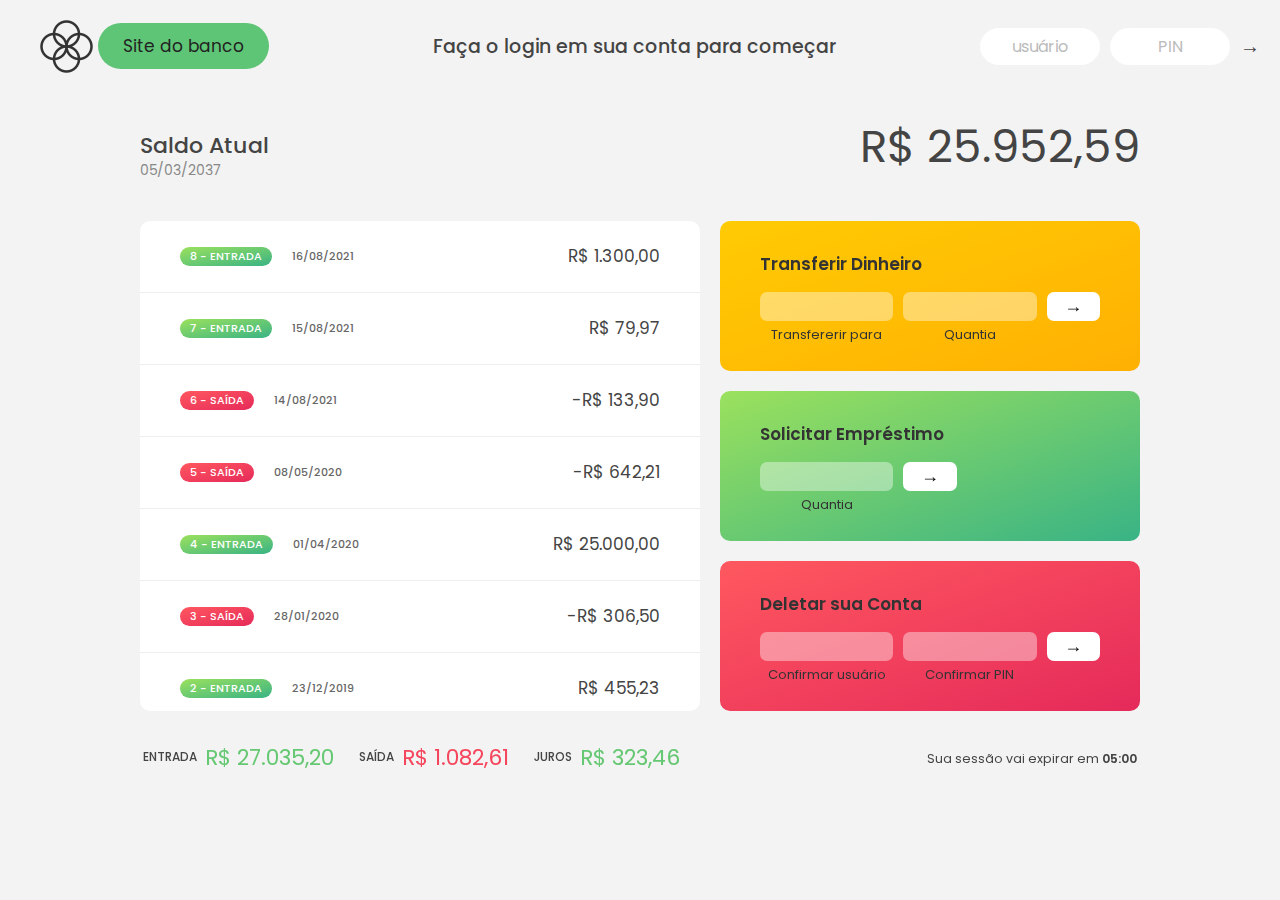
==== app/index.html @ 2949ae09 "responsivo mobile" ====
<!DOCTYPE html>
<html lang="en">
  <head>
    <meta charset="UTF-8" />
    <meta name="viewport" content="width=device-width, initial-scale=1.0" />
    <link rel="shortcut icon" type="image/png" href="./images/icon.png" />

    <link
      href="https://fonts.googleapis.com/css?family=Poppins:400,500,600&display=swap"
      rel="stylesheet"
    />

    <link rel="stylesheet" href="./css/style.css" />
    <script defer src="./script.js"></script>
    <title>RAFABANK App</title>
  </head>
  <body>
    <!-- TOP NAVIGATION -->
    <nav>
      <div class="nav__start">
        <img src="./images/logo.png" alt="Logo" class="logo" />
        <a class="btn nav__link nav__link--btn" href="../"> Site do banco </a>
      </div>

      <p class="welcome">Faça o login em sua conta para começar</p>
      <form class="login">
        <input
          type="text"
          placeholder="usuário"
          class="login__input login__input--user"
        />

        <input
          type="text"
          placeholder="PIN"
          maxlength="4"
          class="login__input login__input--pin"
        />
        <button class="login__btn">&rarr;</button>
      </form>
    </nav>

    <main class="app">
      <!-- BALANCE -->
      <div class="balance">
        <div>
          <p class="balance__label">Saldo Atual</p>
          <p class="balance__date">
            <span class="date">05/03/2037</span>
          </p>
        </div>
        <p class="balance__value">0000€</p>
      </div>

      <!-- MOVEMENTS -->
      <div class="movements movements__body">
        <div class="movements__row">
          <div class="movements__type movements__type--entrada">2 deposit</div>
          <div class="movements__date">3 days ago</div>
          <div class="movements__value"></div>
        </div>
        <div class="movements__row">
          <div class="movements__type movements__type--saída">1 withdrawal</div>
          <div class="movements__date">24/01/2037</div>
          <div class="movements__value">-378€</div>
        </div>
      </div>

      <!-- SUMMARY -->
      <div class="summary">
        <div class="summary__div">
          <p class="summary__label">Entrada</p>
          <p class="summary__value summary__value--in">0000€</p>
        </div>
        <div class="summary__div">
          <p class="summary__label">Saída</p>
          <p class="summary__value summary__value--out">0000€</p>
        </div>
        <div class="summary__div">
          <p class="summary__label label__juros">Juros</p>
          <p class="summary__value summary__value--interest">0000€</p>
        </div>
        <button class="btn--sort">&downarrow; ORDENAR</button>
      </div>

      <!-- OPERATION: TRANSFERS -->
      <div class="operation operation--transfer">
        <h2>Transferir Dinheiro</h2>
        <form class="form form--transfer">
          <input type="text" class="form__input form__input--to" />
          <input
            type="number"
            class="form__input form__input--amount"
            min="0"
          />
          <button class="form__btn form__btn--transfer">&rarr;</button>
          <label class="form__label">Transfererir para</label>
          <label class="form__label">Quantia</label>
        </form>
      </div>

      <!-- OPERATION: LOAN -->
      <div class="operation operation--loan">
        <h2>Solicitar Empréstimo</h2>
        <form class="form form--loan">
          <input
            type="number"
            class="form__input form__input--loan-amount"
            min="0"
          />
          <button class="form__btn form__btn--loan">&rarr;</button>
          <label class="form__label form__label--loan">Quantia</label>
        </form>
      </div>

      <!-- OPERATION: CLOSE -->
      <div class="operation operation--close">
        <h2>Deletar sua Conta</h2>
        <form class="form form--close">
          <input type="text" class="form__input form__input--user" />
          <input
            type="text"
            maxlength="4"
            class="form__input form__input--pin"
          />
          <button class="form__btn form__btn--close">&rarr;</button>
          <label class="form__label">Confirmar usuário</label>
          <label class="form__label">Confirmar PIN</label>
        </form>
      </div>

      <!-- LOGOUT TIMER -->
      <p class="logout-timer">
        Sua sessão vai expirar em <span class="timer">05:00</span>
      </p>
    </main>
  </body>
</html>
---- app/css/style.css ----
:root {
  --color-primary: #5ec576;
  --color-primary-darker: #4bbb7d;
}

* {
  margin: 0;
  padding: 0;
  box-sizing: inherit;
}

html {
  font-size: 62.5%;
  box-sizing: border-box;
}

body {
  font-family: "Poppins", sans-serif;
  color: #444;
  background-color: #f3f3f3;
  height: 100vh;
  padding: 2rem;
}

nav {
  display: flex;
  justify-content: space-between;
  align-items: center;
  /* padding: 0 2rem; */
}

.nav__start {
  display: flex;
  justify-content: flex-start;
  align-items: center;
  padding: 0 2rem;
}

.welcome {
  font-size: 1.9rem;
  font-weight: 500;
}

.logo {
  height: 5.25rem;
}

.login {
  display: flex;
}

.login__input {
  border: none;
  padding: 0.5rem 2rem;
  font-size: 1.6rem;
  font-family: inherit;
  text-align: center;
  width: 12rem;
  border-radius: 10rem;
  margin-right: 1rem;
  color: inherit;
  border: 1px solid #fff;
  transition: all 0.3s;
}

.login__input:focus {
  outline: none;
  border: 1px solid #ccc;
}

.login__input::placeholder {
  color: #bbb;
}

.login__btn {
  border: none;
  background: none;
  font-size: 2rem;
  color: inherit;
  cursor: pointer;
  transition: all 0.3s;
}

.login__btn:hover,
.login__btn:focus,
.btn--sort:hover,
.btn--sort:focus {
  outline: none;
  color: #777;
}

/* MAIN */
.app {
  position: relative;
  max-width: 100rem;
  margin: 4rem auto;
  display: grid;
  grid-template-columns: 4fr 3fr;
  grid-template-rows: auto repeat(3, 15rem) auto;
  gap: 2rem;

  /* NOTE This creates the fade in/out anumation */
  opacity: 0;
  transition: all 1s;
}

.balance {
  grid-column: 1 / span 2;
  display: flex;
  align-items: flex-end;
  justify-content: space-between;
  margin-bottom: 2rem;
}

.balance__label {
  font-size: 2.2rem;
  font-weight: 500;
  margin-bottom: -0.2rem;
}

.balance__date {
  font-size: 1.4rem;
  color: #888;
}

.balance__value {
  font-size: 4.5rem;
  font-weight: 400;
}

/* MOVEMENTS */
.movements {
  grid-row: 2 / span 3;
  background-color: #fff;
  border-radius: 1rem;
  overflow-y: scroll;
}

.movements__row {
  padding: 2.25rem 4rem;
  display: flex;
  align-items: center;
  border-bottom: 1px solid #eee;
}

.movements__type {
  font-size: 1.1rem;
  text-transform: uppercase;
  font-weight: 500;
  color: #fff;
  padding: 0.1rem 1rem;
  border-radius: 10rem;
  margin-right: 2rem;
}

.movements__date {
  font-size: 1.1rem;
  text-transform: uppercase;
  font-weight: 500;
  color: #666;
}

.movements__type--entrada {
  background-image: linear-gradient(to top left, #39b385, #9be15d);
}

.movements__type--saída {
  background-image: linear-gradient(to top left, #e52a5a, #ff585f);
}

.movements__value {
  font-size: 1.7rem;
  margin-left: auto;
}

/* SUMMARY */
.summary {
  grid-row: 5 / 6;
  display: flex;
  align-items: baseline;
  padding: 0 0.3rem;
  margin-top: 1rem;
  gap: 2.5rem;
}

.summary__label {
  font-size: 1.2rem;
  font-weight: 500;
  text-transform: uppercase;
  margin-right: 0.8rem;
  align-self: center;
}

.summary__div {
  display: flex;
}

.summary__value {
  font-size: 2.2rem;
}

.summary__value--in,
.summary__value--interest {
  color: #66c873;
}

.summary__value--out {
  color: #f5465d;
}

.btn--sort {
  display: none;
  margin-left: auto;
  border: none;
  background: none;
  font-size: 1.3rem;
  font-weight: 500;
  cursor: pointer;
}

/* OPERATIONS */
.operation {
  border-radius: 1rem;
  padding: 3rem 4rem;
  color: #333;
}

.operation--transfer {
  background-image: linear-gradient(to top left, #ffb003, #ffcb03);
}

.operation--loan {
  background-image: linear-gradient(to top left, #39b385, #9be15d);
}

.operation--close {
  background-image: linear-gradient(to top left, #e52a5a, #ff585f);
}

h2 {
  margin-bottom: 1.5rem;
  font-size: 1.7rem;
  font-weight: 600;
  color: #333;
}

.form {
  display: grid;
  grid-template-columns: 2.5fr 2.5fr 1fr;
  grid-template-rows: auto auto;
  gap: 0.4rem 1rem;
}

/* Exceptions for interst */
.form.form--loan {
  grid-template-columns: 2.5fr 1fr 2.5fr;
}
.form__label--loan {
  grid-row: 2;
}
/* End exceptions */

.form__input {
  width: 100%;
  border: none;
  background-color: rgba(255, 255, 255, 0.4);
  font-family: inherit;
  font-size: 1.5rem;
  text-align: center;
  color: #333;
  padding: 0.3rem 1rem;
  border-radius: 0.7rem;
  transition: all 0.3s;
}

.form__input:focus {
  outline: none;
  background-color: rgba(255, 255, 255, 0.6);
}

.form__label {
  font-size: 1.3rem;
  text-align: center;
}

.form__btn {
  border: none;
  border-radius: 0.7rem;
  font-size: 1.8rem;
  background-color: #fff;
  cursor: pointer;
  transition: all 0.3s;
}

.form__btn:focus {
  outline: none;
  background-color: rgba(255, 255, 255, 0.8);
}

.logout-timer {
  padding: 0 0.3rem;
  margin-top: 1.9rem;
  text-align: right;
  font-size: 1.25rem;
}

.timer {
  font-weight: 600;
}

.btn {
  display: inline-block;
  background-color: var(--color-primary);
  font-size: 1.6rem;
  font-family: inherit;
  font-weight: 500;
  border: none;
  padding: 1rem 2rem;
  border-radius: 10rem;
  cursor: pointer;
  transition: all 0.3s;
}

.btn:hover {
  background-color: var(--color-primary-darker);
}

.nav__link:link,
.nav__link:visited {
  font-size: 1.7rem;
  font-weight: 400;
  color: inherit;
  text-decoration: none;
  display: block;
  transition: all 0.3s;
}

.nav__link--btn:link,
.nav__link--btn:visited {
  margin-left: 5px;
  padding: 1rem 2.5rem;
  border-radius: 3rem;
  background-color: var(--color-primary);
  color: #222;
}

@media (max-width: 1000px) {
  nav {
    display: flex;
    flex-direction: column;
    gap: 3rem;
  }
  html {
    box-sizing: border-box;
  }

  .app {
    display: flex;
    flex-direction: column;
  }
  .movements {
    max-height: 46.875rem;
    overflow-y: scroll;
  }

  .summary {
    justify-content: center;
    flex-wrap: wrap;
  }
}

@media (max-width: 500px) {
  html {
    font-size: 50%;
  }
  .balance__value {
    font-size: 4rem;
    font-weight: 400;
  }
}
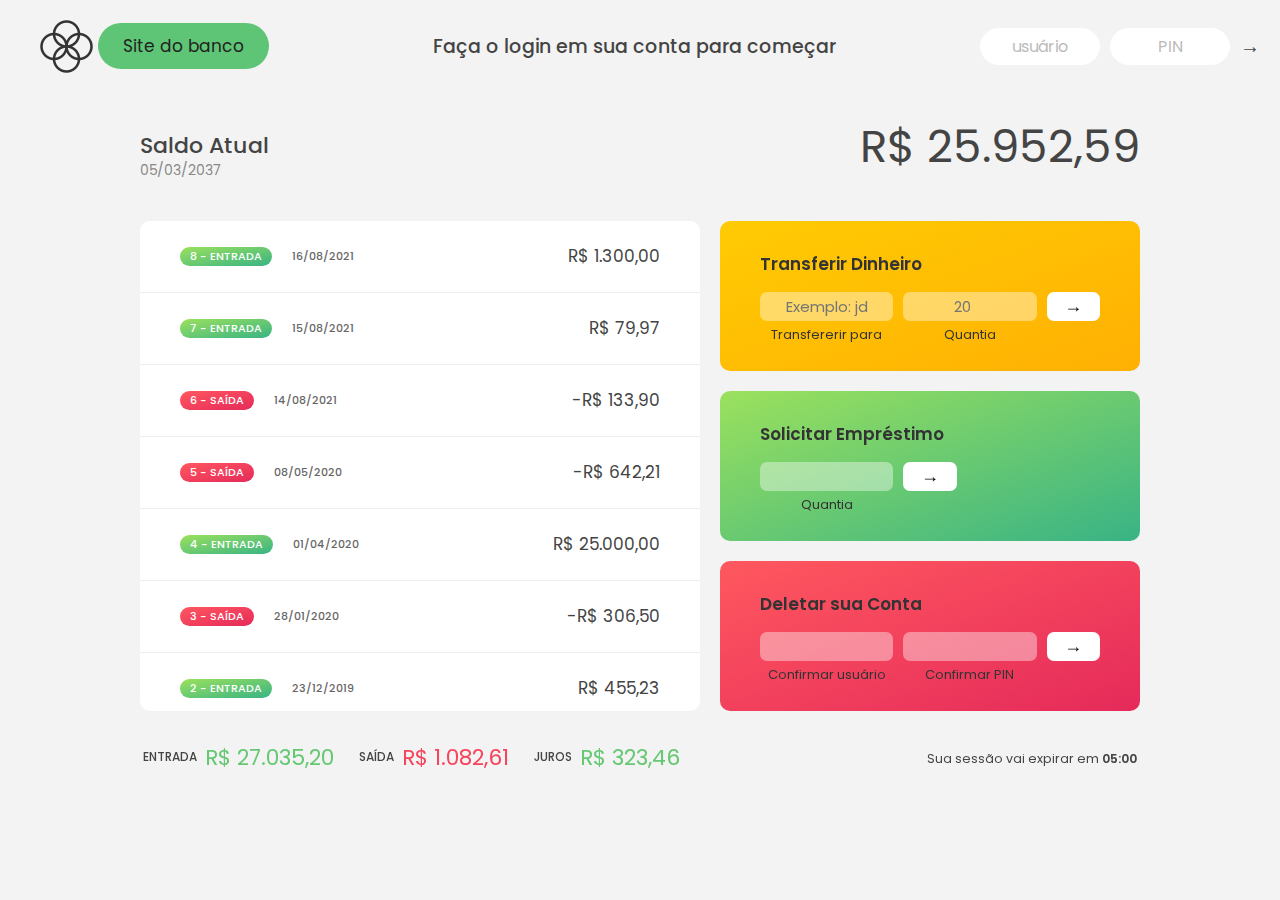
==== commit 3cf7e18a: "mais contas" ====
--- a/app/index.html
+++ b/app/index.html
@@ -16,6 +16,7 @@
   </head>
   <body>
     <!-- TOP NAVIGATION -->
+
     <nav>
       <div class="nav__start">
         <img src="./images/logo.png" alt="Logo" class="logo" />
@@ -39,6 +40,24 @@
         <button class="login__btn">&rarr;</button>
       </form>
     </nav>
+
+    <!-- teste modal -->
+    <div class="div--sticky">
+      <div class="modal hidden">
+        <img
+          id="modal__img"
+          class="modal__img"
+          src="./images/alert.png"
+          width="44"
+          height="38"
+        />
+        <span class="modal__title">Algo deu errado!</span>
+        <p class="modal__p"></p>
+        <div class="modal--btn">Fechar</div>
+      </div>
+    </div>
+
+    <!-- teste modal -->
 
     <main class="app">
       <!-- BALANCE -->
@@ -87,8 +106,13 @@
       <div class="operation operation--transfer">
         <h2>Transferir Dinheiro</h2>
         <form class="form form--transfer">
-          <input type="text" class="form__input form__input--to" />
           <input
+            placeholder="Exemplo: jd"
+            type="text"
+            class="form__input form__input--to"
+          />
+          <input
+            placeholder="20"
             type="number"
             class="form__input form__input--amount"
             min="0"
--- a/app/css/style.css
+++ b/app/css/style.css
@@ -344,6 +344,102 @@
   color: #222;
 }
 
+/* teste modal */
+
+@import url(https://fonts.googleapis.com/css?family=Open+Sans:400,300);
+
+.modal {
+  position: absolute;
+  width: 280px;
+  height: 230px;
+  top: 40%;
+  left: 40%;
+  background: #fff;
+  border-radius: 3px;
+  box-shadow: 4px 8px 12px 0 rgba(0, 0, 0, 0.4);
+  text-align: center;
+  overflow: hidden;
+  animation: show-modal 0.7s ease-in-out;
+  z-index: 20;
+}
+
+.modal__img {
+  margin-top: 24px;
+}
+.modal__title {
+  display: block;
+  font-size: 18px;
+  line-height: 24px;
+  font-weight: 400;
+  margin: 14px 0 5px 0;
+}
+
+.modal__p {
+  font-size: 14px;
+  font-weight: 300;
+  line-height: 19px;
+  margin: 0;
+  padding: 10px 30px;
+}
+
+.modal--btn {
+  position: absolute;
+  height: 40px;
+  bottom: 0;
+  left: 0;
+  right: 0;
+  background: #f65656;
+  color: #fff;
+  line-height: 40px;
+  font-size: 14px;
+  font-weight: 400;
+  cursor: pointer;
+  transition: background 0.3s ease-in-out;
+  margin: 0 auto;
+}
+.hidden {
+  display: none;
+}
+
+.div--sticky {
+  top: 40%;
+  left: 40%;
+  position: sticky;
+  z-index: 20;
+}
+.hide {
+  animation: hide-modal 0.6s ease-in-out both;
+}
+
+@keyframes show-modal {
+  0% {
+    transform: scale(0);
+  }
+  60% {
+    transform: scale(1.1);
+  }
+  80% {
+    transform: scale(0.95);
+  }
+  100% {
+    transform: scale(1);
+  }
+}
+
+@keyframes hide-modal {
+  0% {
+    transform: scale(1);
+  }
+  20% {
+    transform: scale(1.1);
+  }
+  100% {
+    transform: scale(0);
+  }
+}
+
+/* teste modal */
+
 @media (max-width: 1000px) {
   nav {
     display: flex;
@@ -377,4 +473,9 @@
     font-size: 4rem;
     font-weight: 400;
   }
-}
+
+  .modal {
+    top: 0;
+    left: 10vw;
+  }
+}
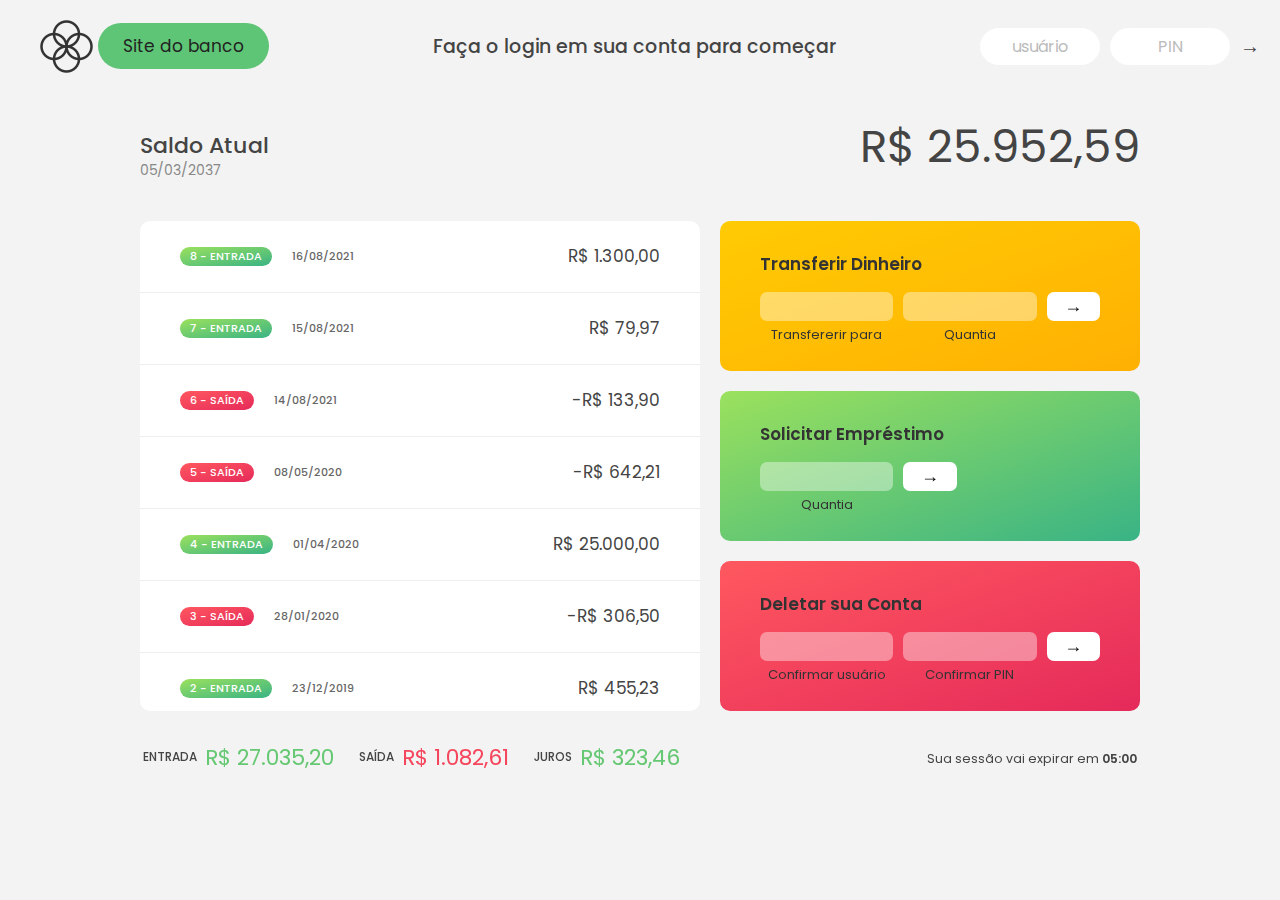
==== commit e61980f7: "sem placeholder" ====
--- a/app/index.html
+++ b/app/index.html
@@ -106,13 +106,8 @@
       <div class="operation operation--transfer">
         <h2>Transferir Dinheiro</h2>
         <form class="form form--transfer">
+          <input type="text" class="form__input form__input--to" />
           <input
-            placeholder="Exemplo: jd"
-            type="text"
-            class="form__input form__input--to"
-          />
-          <input
-            placeholder="20"
             type="number"
             class="form__input form__input--amount"
             min="0"
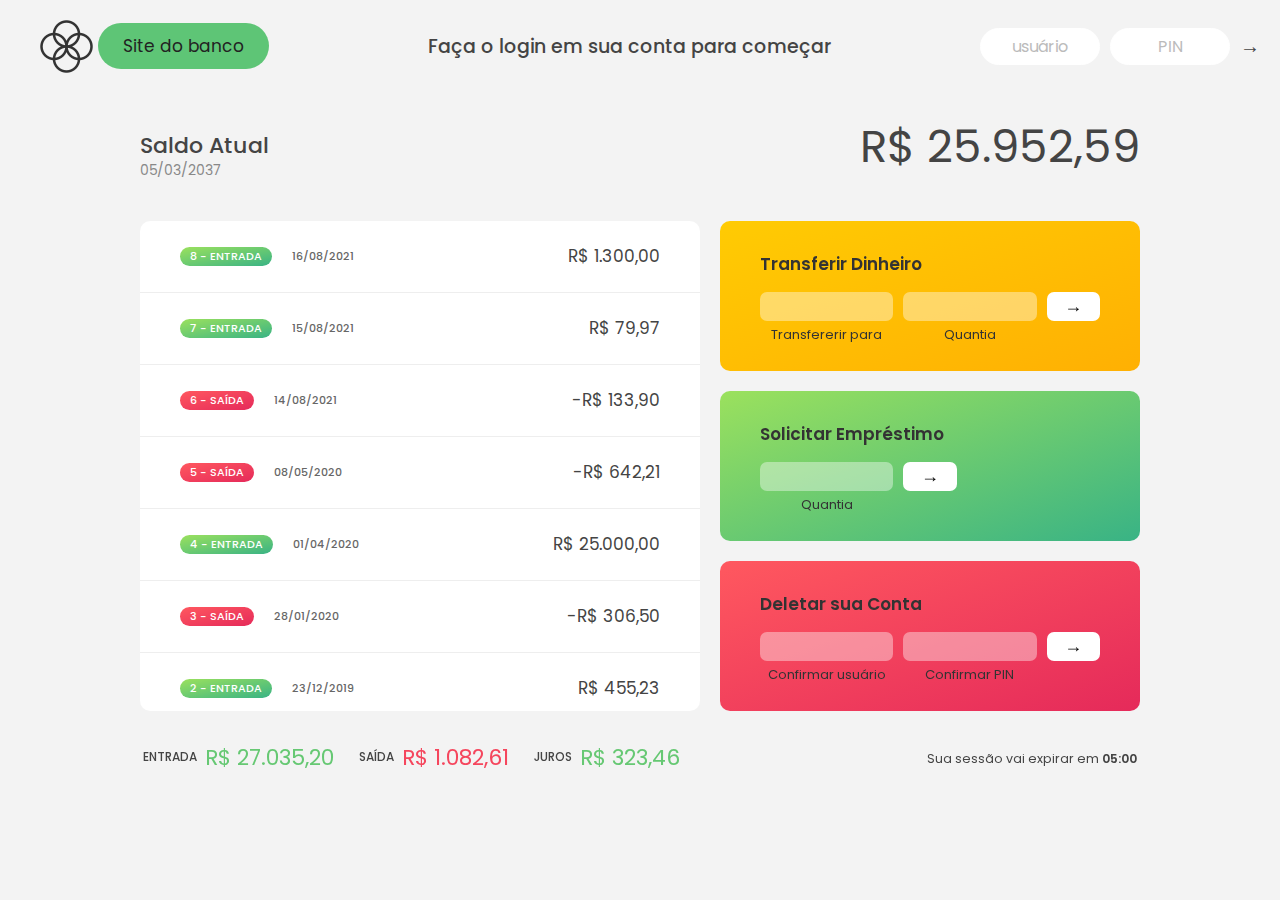
==== commit d1258a25: "teste tooltip mobile" ====
--- a/app/index.html
+++ b/app/index.html
@@ -8,6 +8,13 @@
     <link
       href="https://fonts.googleapis.com/css?family=Poppins:400,500,600&display=swap"
       rel="stylesheet"
+    />
+    <link
+      rel="stylesheet"
+      href="https://cdnjs.cloudflare.com/ajax/libs/font-awesome/6.0.0-beta2/css/all.min.css"
+      integrity="sha512-YWzhKL2whUzgiheMoBFwW8CKV4qpHQAEuvilg9FAn5VJUDwKZZxkJNuGM4XkWuk94WCrrwslk8yWNGmY1EduTA=="
+      crossorigin="anonymous"
+      referrerpolicy="no-referrer"
     />
 
     <link rel="stylesheet" href="./css/style.css" />
@@ -24,21 +31,31 @@
       </div>
 
       <p class="welcome">Faça o login em sua conta para começar</p>
-      <form class="login">
-        <input
-          type="text"
-          placeholder="usuário"
-          class="login__input login__input--user"
-        />
 
-        <input
-          type="text"
-          placeholder="PIN"
-          maxlength="4"
-          class="login__input login__input--pin"
-        />
-        <button class="login__btn">&rarr;</button>
-      </form>
+      <div class="login__div">
+        <i class="fas fa-question-circle fa-4x tooltip">
+          <div class="tooltiptext">
+            <p>Usuários para testar</p>
+            <p>rd: 1111</p>
+            <p>jd: 2222</p>
+            <p>teste 1</p>
+          </div>
+        </i>
+        <form class="login">
+          <input
+            type="text"
+            placeholder="usuário"
+            class="login__input login__input--user"
+          />
+          <input
+            type="text"
+            placeholder="PIN"
+            maxlength="4"
+            class="login__input login__input--pin"
+          />
+          <button class="login__btn">&rarr;</button>
+        </form>
+      </div>
     </nav>
 
     <!-- teste modal -->
--- a/app/css/style.css
+++ b/app/css/style.css
@@ -27,6 +27,11 @@
   justify-content: space-between;
   align-items: center;
   /* padding: 0 2rem; */
+}
+
+.login__div {
+  display: flex;
+  gap: 1rem;
 }
 
 .nav__start {
@@ -345,6 +350,44 @@
 }
 
 /* teste modal */
+
+/* teste tooltip */
+
+.tooltip {
+  position: relative;
+}
+.tooltip .tooltiptext {
+  font-family: "Poppins", sans-serif;
+  visibility: hidden;
+  /* width: 12.5rem; */
+  background-color: #303030;
+  color: #fff;
+  white-space: nowrap;
+  border-radius: 6px;
+  padding: 2rem;
+  font-size: 2rem;
+  position: absolute;
+  z-index: 1;
+  top: 100%;
+  left: 50%;
+  margin-top: 1rem;
+  margin-left: -60px;
+}
+.tooltip:hover .tooltiptext {
+  visibility: visible;
+}
+
+.tooltip .tooltiptext::after {
+  content: " ";
+  position: absolute;
+  bottom: 100%; /* At the top of the tooltip */
+  left: 25%;
+  margin-left: -5px;
+  border-width: 5px;
+  border-style: solid;
+  border-color: transparent transparent #303030 transparent;
+}
+/* teste tooltip */
 
 @import url(https://fonts.googleapis.com/css?family=Open+Sans:400,300);
 
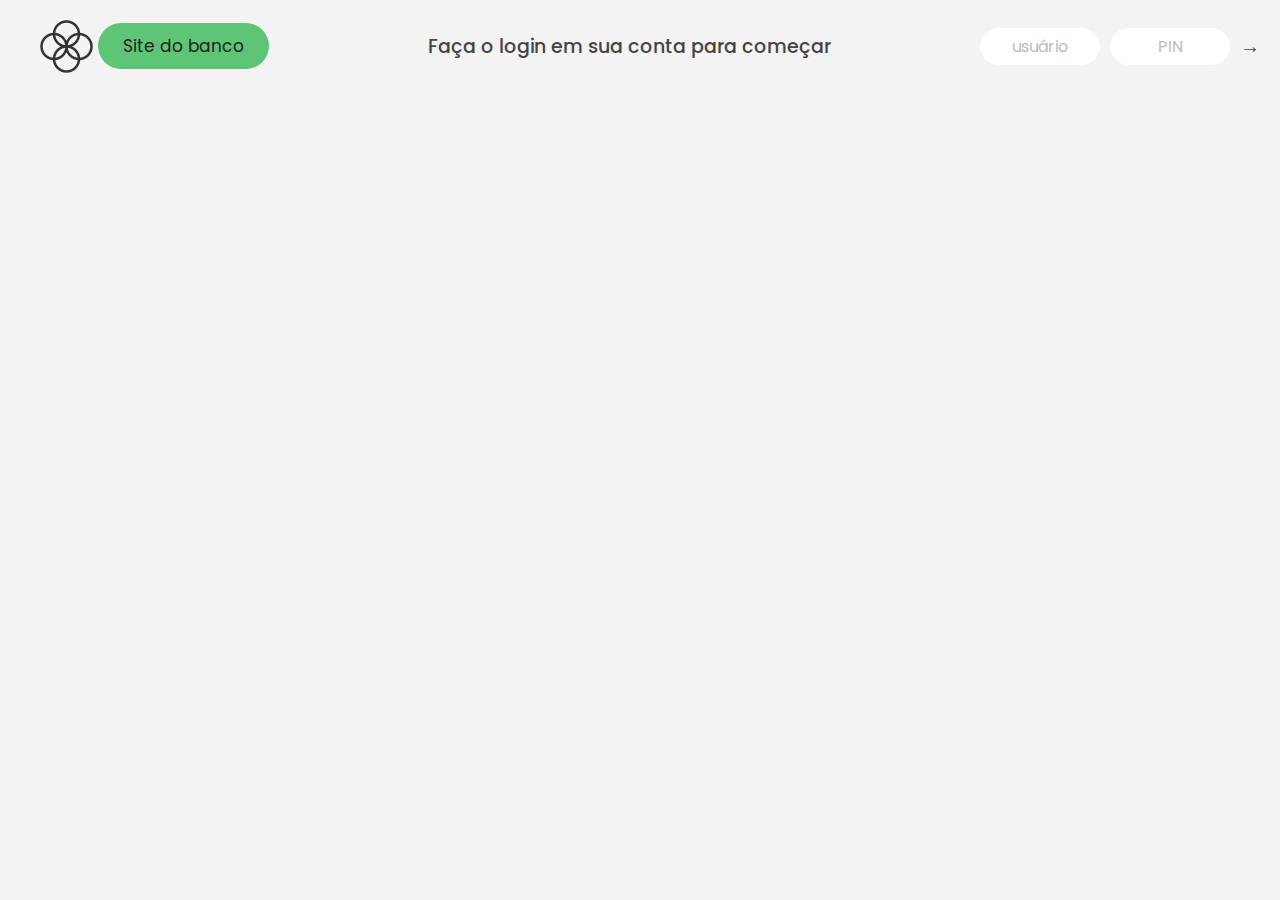
==== commit b22e06dc: "tooltip boa" ====
--- a/app/index.html
+++ b/app/index.html
@@ -35,10 +35,12 @@
       <div class="login__div">
         <i class="fas fa-question-circle fa-4x tooltip">
           <div class="tooltiptext">
-            <p>Usuários para testar</p>
-            <p>rd: 1111</p>
-            <p>jd: 2222</p>
-            <p>teste 1</p>
+            <p>Usuários para teste:</p>
+            <br />
+            <p>Usuário: rd | PIN: 1111</p>
+            <p>Usuário: jd | PIN: 2222</p>
+            <p>Usuário: ao | PIN: 3333</p>
+            <p>Usuário: ps | PIN: 4444</p>
           </div>
         </i>
         <form class="login">
@@ -123,7 +125,11 @@
       <div class="operation operation--transfer">
         <h2>Transferir Dinheiro</h2>
         <form class="form form--transfer">
-          <input type="text" class="form__input form__input--to" />
+          <input
+            placeholder="usuário"
+            type="text"
+            class="form__input form__input--to"
+          />
           <input
             type="number"
             class="form__input form__input--amount"
--- a/app/css/style.css
+++ b/app/css/style.css
@@ -381,7 +381,7 @@
   content: " ";
   position: absolute;
   bottom: 100%; /* At the top of the tooltip */
-  left: 25%;
+  left: 23%;
   margin-left: -5px;
   border-width: 5px;
   border-style: solid;
@@ -521,4 +521,11 @@
     top: 0;
     left: 10vw;
   }
-}
+
+  .tooltip .tooltiptext {
+    text-align: center;
+  }
+  .tooltip .tooltiptext::after {
+    left: 28%;
+  }
+}
